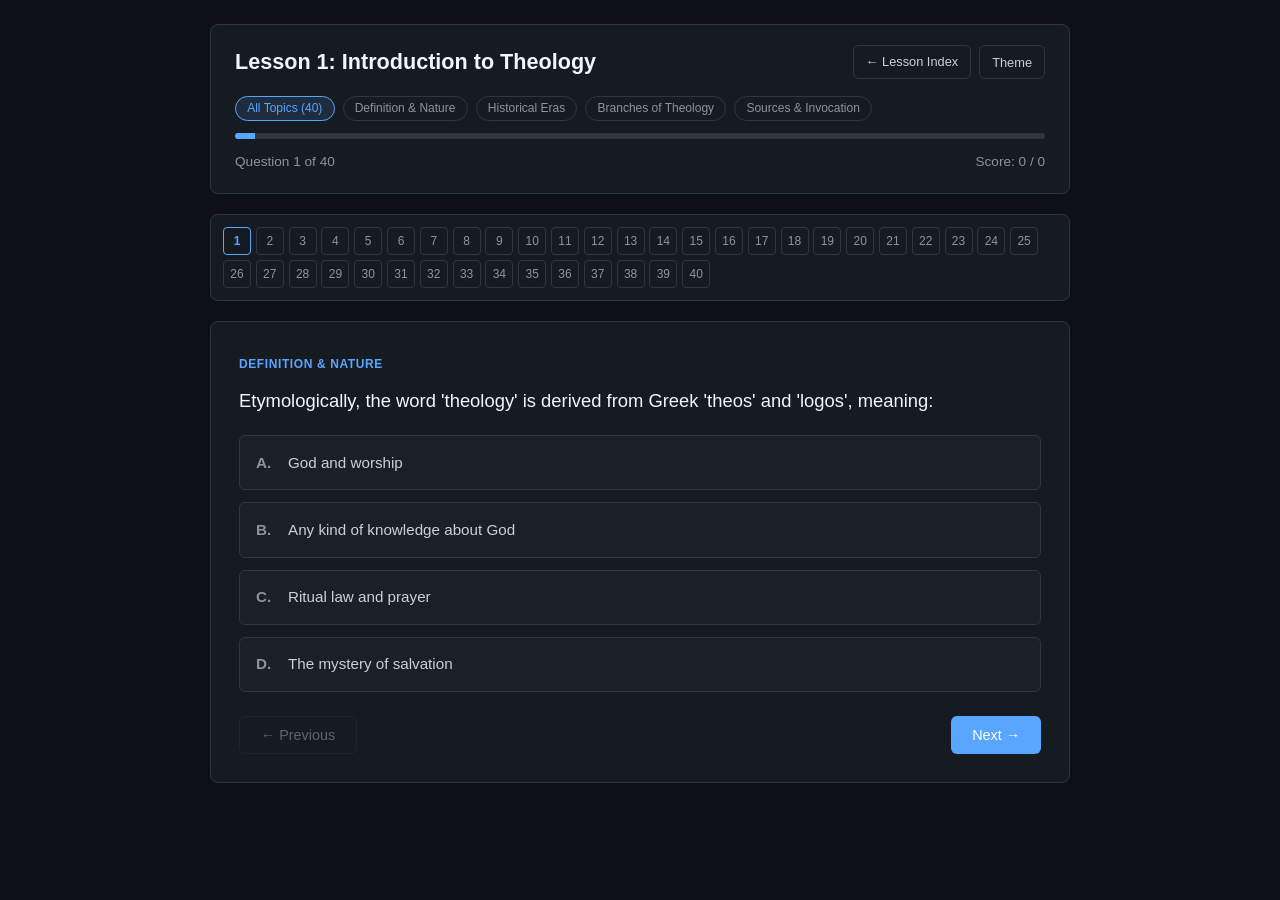
==== Theology/chapter1.html @ 859c0cbe "Add files via upload" ====
<!DOCTYPE html>
<html lang="en">
<head>
  <meta charset="UTF-8" />
  <meta name="viewport" content="width=device-width, initial-scale=1.0" />
  <title>Lesson 1: Introduction to Theology</title>
  <style>
    :root {
      --bg: #0d1117; --card-bg: #161b22; --border: #30363d; --text: #c9d1d9;
      --text-heading: #f0f6fc; --text-muted: #8b949e; --accent: #58a6ff;
      --accent-hover: #1f6feb; --accent-glow: rgba(88, 166, 255, 0.12);
      --correct-bg: rgba(46, 160, 67, 0.15); --correct-border: #2ea043; --correct-text: #3fb950;
      --wrong-bg: rgba(248, 81, 73, 0.15); --wrong-border: #f85149; --wrong-text: #ff7b72; --radius: 8px;
    }
    [data-theme="light"] {
      --bg: #f6f8fa; --card-bg: #ffffff; --border: #d0d7de; --text: #24292f;
      --text-heading: #0969da; --text-muted: #57606a; --accent: #0969da;
      --accent-hover: #084298; --accent-glow: rgba(9, 105, 218, 0.08);
      --correct-bg: #dafbe1; --correct-border: #1a7f37; --correct-text: #1a7f37;
      --wrong-bg: #ffebe9; --wrong-border: #cf222e; --wrong-text: #cf222e;
    }
    * { box-sizing: border-box; margin: 0; padding: 0; }
    body {
      font-family: -apple-system, BlinkMacSystemFont, "Segoe UI", Roboto, Helvetica, Arial, sans-serif;
      background-color: var(--bg); color: var(--text); line-height: 1.6;
      min-height: 100vh; display: flex; flex-direction: column; align-items: center; padding: 1.5rem 1rem;
    }
    .container { width: 100%; max-width: 860px; }
    header {
      background: var(--card-bg); border: 1px solid var(--border); border-radius: var(--radius);
      padding: 1.25rem 1.5rem; margin-bottom: 1.25rem; display: flex; flex-direction: column; gap: 0.75rem;
    }
    .header-top { display: flex; justify-content: space-between; align-items: center; }
    h1 { font-size: 1.35rem; color: var(--text-heading); font-weight: 600; }
    .nav-actions { display: flex; gap: 0.5rem; }
    .btn-action-sm {
      background: transparent; border: 1px solid var(--border); color: var(--text);
      padding: 0.35rem 0.75rem; border-radius: 6px; font-size: 0.8rem; cursor: pointer; text-decoration: none; transition: all 0.2s;
    }
    .btn-action-sm:hover { border-color: var(--accent); color: var(--accent); }
    .filter-bar { display: flex; flex-wrap: wrap; gap: 0.5rem; margin-top: 0.25rem; }
    .filter-btn {
      background: transparent; border: 1px solid var(--border); color: var(--text-muted);
      padding: 0.3rem 0.7rem; border-radius: 20px; font-size: 0.75rem; cursor: pointer; transition: all 0.2s;
    }
    .filter-btn.active, .filter-btn:hover { background: var(--accent-glow); border-color: var(--accent); color: var(--accent); }
    .progress-track { width: 100%; height: 6px; background: var(--border); border-radius: 3px; overflow: hidden; }
    .progress-fill { height: 100%; width: 0%; background: var(--accent); transition: width 0.3s ease; }
    .meta-status { display: flex; justify-content: space-between; font-size: 0.85rem; color: var(--text-muted); }
    .grid-jump {
      display: flex; flex-wrap: wrap; gap: 0.3rem; margin-bottom: 1.25rem; padding: 0.75rem;
      background: var(--card-bg); border: 1px solid var(--border); border-radius: var(--radius); max-height: 135px; overflow-y: auto;
    }
    .grid-btn {
      width: 28px; height: 28px; border-radius: 4px; border: 1px solid var(--border);
      background: transparent; color: var(--text-muted); font-size: 0.75rem; cursor: pointer; display: flex; align-items: center; justify-content: center;
    }
    .grid-btn.current { border-color: var(--accent); color: var(--accent); font-weight: bold; }
    .grid-btn.answered-correct { background: var(--correct-bg); border-color: var(--correct-border); color: var(--correct-text); }
    .grid-btn.answered-wrong { background: var(--wrong-bg); border-color: var(--wrong-border); color: var(--wrong-text); }
    .card { background: var(--card-bg); border: 1px solid var(--border); border-radius: var(--radius); padding: 1.75rem; margin-bottom: 1.25rem; }
    .category-badge { display: inline-block; font-size: 0.75rem; text-transform: uppercase; letter-spacing: 0.05em; color: var(--accent); margin-bottom: 0.75rem; font-weight: 600; }
    .question-title { font-size: 1.15rem; color: var(--text-heading); margin-bottom: 1.25rem; font-weight: 500; }
    .options-grid { display: flex; flex-direction: column; gap: 0.75rem; }
    .option-item {
      display: flex; align-items: flex-start; gap: 0.75rem; padding: 0.9rem 1rem;
      background: rgba(255, 255, 255, 0.02); border: 1px solid var(--border); border-radius: 6px; cursor: pointer; font-size: 0.95rem; color: var(--text);
    }
    .option-item:hover:not(.disabled) { border-color: var(--accent); background: var(--accent-glow); }
    .option-item.correct { background: var(--correct-bg) !important; border-color: var(--correct-border) !important; color: var(--correct-text) !important; }
    .option-item.wrong { background: var(--wrong-bg) !important; border-color: var(--wrong-border) !important; color: var(--wrong-text) !important; }
    .option-key { font-weight: 600; color: var(--text-muted); min-width: 1.25rem; }
    .explanation-panel { margin-top: 1.25rem; padding: 1rem; border-radius: 6px; font-size: 0.9rem; display: none; line-height: 1.5; }
    .explanation-panel.show { display: block; }
    .explanation-panel.correct { background: var(--correct-bg); border: 1px solid var(--correct-border); color: var(--correct-text); }
    .explanation-panel.wrong { background: var(--wrong-bg); border: 1px solid var(--wrong-border); color: var(--wrong-text); }
    .nav-controls { display: flex; justify-content: space-between; margin-top: 1.5rem; }
    .btn {
      background: var(--accent); color: #ffffff; border: none; padding: 0.65rem 1.3rem;
      border-radius: 6px; font-size: 0.9rem; font-weight: 500; cursor: pointer;
    }
    .btn:hover { background: var(--accent-hover); }
    .btn:disabled { opacity: 0.4; cursor: not-allowed; }
    .btn-secondary { background: transparent; border: 1px solid var(--border); color: var(--text); }
    .summary-card { display: none; background: var(--card-bg); border: 1px solid var(--border); border-radius: var(--radius); padding: 2rem; text-align: center; }
    .summary-score { font-size: 3rem; font-weight: 700; color: var(--accent); margin: 1rem 0; }
    .review-list { margin-top: 2rem; text-align: left; display: flex; flex-direction: column; gap: 1rem; }
    .review-item { padding: 1rem; border: 1px solid var(--border); border-radius: 6px; font-size: 0.9rem; }
    .review-item.pass { border-left: 4px solid var(--correct-border); }
    .review-item.fail { border-left: 4px solid var(--wrong-border); }
  </style>
</head>
<body data-theme="dark">
<div class="container">
  <header>
    <div class="header-top">
      <h1>Lesson 1: Introduction to Theology</h1>
      <div class="nav-actions">
        <a href="theology.html" class="btn-action-sm">← Lesson Index</a>
        <button class="btn-action-sm" onclick="toggleTheme()">Theme</button>
      </div>
    </div>
    <div class="filter-bar" id="category-filters"></div>
    <div class="progress-track"><div class="progress-fill" id="progress-bar"></div></div>
    <div class="meta-status">
      <span id="question-indicator">Question 1 of --</span>
      <span id="score-indicator">Score: 0 / 0</span>
    </div>
  </header>

  <div class="grid-jump" id="grid-jump"></div>

  <div class="card" id="quiz-card">
    <span class="category-badge" id="cat-badge">Category</span>
    <h2 class="question-title" id="question-text">Question Prompt</h2>
    <div class="options-grid" id="options-box"></div>
    <div class="explanation-panel" id="explanation-box"></div>
    <div class="nav-controls">
      <button class="btn btn-secondary" id="prev-btn" onclick="prevQuestion()" disabled>&larr; Previous</button>
      <button class="btn" id="next-btn" onclick="nextQuestion()">Next &rarr;</button>
    </div>
  </div>

  <div class="summary-card" id="summary-card">
    <h2>Lesson 1 Completed</h2>
    <div class="summary-score" id="final-score-display">0%</div>
    <p id="final-remark" style="color: var(--text-muted);"></p>
    <div style="margin-top: 1.5rem; display: flex; gap: 0.75rem; justify-content: center;">
      <a href="theology.html" class="btn btn-secondary" style="text-decoration:none; display:inline-block;">Return to Index</a>
      <button class="btn" onclick="resetQuiz()">Retake Quiz</button>
    </div>
    <div class="review-list" id="review-container"></div>
  </div>
</div>

<script>
const questions = [
  {
    category: "Definition & Nature",
    q: "Etymologically, the word 'theology' is derived from Greek 'theos' and 'logos', meaning:",
    options: ["God and worship", "Any kind of knowledge about God", "Ritual law and prayer", "The mystery of salvation"],
    answer: 1,
    note: "Etymologically, 'theos' = God and 'logos' = knowledge/study, meaning any kind of knowledge about God."
  },
  {
    category: "Definition & Nature",
    q: "What is the essential definition of theology as a formal discipline?",
    options: [
      "Fides quaerens intellectum solum",
      "Scientia de Deo ex revelatione acquisita (a science about God acquired from revealed principles)",
      "Scientia Divina secundum rationem humanam",
      "Exegesis biblica historica"
    ],
    answer: 1,
    note: "The essential definition is 'scientia de Deo ex revelatione acquisita' (a science about God acquired from revealed principles)."
  },
  {
    category: "Historical Eras",
    q: "Which Roman intellectual systematized theology for Roman civic life, viewing religion as a practical tool to unify the Republic and maintain social order?",
    options: ["Cicero", "Varro", "Seneca", "Tacitus"],
    answer: 1,
    note: "Varro (116–27 B.C.) systematized theology for Roman civic and intellectual life to preserve social order."
  },
  {
    category: "Historical Eras",
    q: "In Plato's Republic (379A), what did to 'theologize' (theologein) originally signify?",
    options: [
      "To formulate systematic ecclesiastical dogma",
      "To mythologize, i.e., to tell myths of Olympian gods or explain mysteries through them",
      "To worship Caesar as divine",
      "To defend philosophical monotheism"
    ],
    answer: 1,
    note: "Plato defined theologein as mythologizing; theologians were ancient poets like Homer who composed theogonies."
  },
  {
    category: "Historical Eras",
    q: "What was Plato's philosophical critique of traditional poetic theogonies?",
    options: [
      "Poetry must be banned completely from society without exception",
      "He rejected anthropomorphic and morally flawed depictions of gods; poetry about gods must conform to truth, virtue, and reason",
      "Poets should focus exclusively on empirical mathematics",
      "Only the Emperor should be worshiped by poets"
    ],
    answer: 1,
    note: "Plato rejected anthropomorphic, morally flawed depictions of gods, insisting poetry conform to truth, virtue, and reason."
  },
  {
    category: "Historical Eras",
    q: "Aristotle (Metaphysics 102a19-22) divided science into Physical, Mathematical, and Theological. How did he rank Theological science?",
    options: [
      "Subordinate to Mathematics",
      "A purely subjective art",
      "As supreme or first science, and Wisdom absolutely",
      "As an auxiliary branch of Physics"
    ],
    answer: 2,
    note: "Aristotle considered theological knowledge (episteme) supreme, examining reality through the highest cause and principle: God."
  },
  {
    category: "Historical Eras",
    q: "Why did Aristotle identify theology as 'Wisdom absolutely'?",
    options: [
      "Because it is written in poetic verse",
      "Because it examines everything through the highest cause and principle: God",
      "Because it rejects natural geometry",
      "Because it was the exclusive privilege of Roman emperors"
    ],
    answer: 1,
    note: "For Aristotle, theology is Wisdom absolutely because it examines all things in light of the ultimate cause: God."
  },
  {
    category: "Historical Eras",
    q: "In the Hellenistic Imperial Cult context, how did the meaning of 'theologein' shift?",
    options: [
      "It became synonymous with Socratic dialogue",
      "It shifted to emperor worship—attributing divinity to Caesar, acknowledging him as a god, and praising him as divine",
      "It was transformed into an exegesis of Old Testament texts",
      "It was restricted to temple priests performing sacrifices"
    ],
    answer: 1,
    note: "Under the Imperial Cult, theologein shifted to venerating and worshiping the emperor as divine."
  },
  {
    category: "Historical Eras",
    q: "For ancient pagans, how did the concept of 'divinity' primarily function?",
    options: [
      "As an abstract mathematical formula",
      "As a convenient way of accounting for worldly realities and phenomena",
      "As a personal call to moral martyrdom",
      "As a strict prohibition against artistic images"
    ],
    answer: 1,
    note: "In the pagan mindset, divinity was a functional device to account for worldly occurrences and natural phenomena."
  },
  {
    category: "Historical Eras",
    q: "Why was the term 'theology' only slowly accepted by the early Patristic Church?",
    options: [
      "Because of its strong pagan undertones of mythology and emperor worship",
      "Because early Christians only spoke Latin and not Greek",
      "Because the Roman Senate prohibited the use of the word",
      "Because the Apostles explicitly forbade systematic study"
    ],
    answer: 0,
    note: "The term theologia was slowly Christianized because of its pagan connotations with polytheistic myths and imperial veneration."
  },
  {
    category: "Historical Eras",
    q: "Which early Greek Father abstracted a higher Christian meaning from the pagan sense of 'theology' to apply it to the knowledge of God?",
    options: ["Clement of Alexandria", "Tertullian", "Irenaeus of Lyons", "Ignatius of Antioch"],
    answer: 0,
    note: "Clement of Alexandria abstracted a higher, purified Christian meaning from the pagan concept of theology."
  },
  {
    category: "Historical Eras",
    q: "Origen of Alexandria shifted the term 'theologein' from emperor worship to what Christian confession?",
    options: [
      "To venerate the Roman Senate",
      "To confess Christ as God",
      "To celebrate monastic withdrawal",
      "To debate Greek rhetoricians"
    ],
    answer: 1,
    note: "Origen referred to theology as 'teaching about God and Christ' and shifted theologein to 'to confess Christ as God'."
  },
  {
    category: "Historical Eras",
    q: "Why did Eusebius of Caesarea explicitly bestow the title 'the Theologian' on St. John?",
    options: [
      "Because John was the oldest surviving Apostle",
      "Because of the sublime doctrine about God in his Gospel, deliberately redefining theologia with Christian meaning",
      "Because John studied under Plato in Athens",
      "Because John organized the first Church Council"
    ],
    answer: 1,
    note: "Eusebius completed the Christian sublimation of theological terms, calling St. John 'the Theologian' due to his Gospel's doctrine."
  },
  {
    category: "Historical Eras",
    q: "In De Civitate Dei, St. Augustine critiqued Varro by contrasting pagan gods with the Christian God. How did he describe them?",
    options: [
      "Pagan gods are theoi phusei; Christian God is theos thesei",
      "Pagan gods are gods by convention (theoi thesei); the Christian God is God by nature (theos phusei)",
      "Both systems are identical expressions of divine light",
      "Pagan gods are mythological abstractions; God is pure geometry"
    ],
    answer: 1,
    note: "Augustine critiqued Varro's civic utility, arguing pagan gods were merely conventional (theoi thesei), whereas the true God is God by nature (theos phusei)."
  },
  {
    category: "Historical Eras",
    q: "What was Augustine's primary criticism of Varro's defense of Roman civic religion?",
    options: [
      "Varro wrote in Latin rather than Greek",
      "Varro confused religion with political utility and failed to affirm universal truth or a path to the true God",
      "Varro denied the existence of physical Roman temples",
      "Varro was a Christian heretic"
    ],
    answer: 1,
    note: "Augustine critiqued Varro for subordinating religion to civic utility instead of pursuing universal truth."
  },
  {
    category: "Historical Eras",
    q: "Who defined theology as an ordered treatise/intellectual discipline 'about God himself rather than the theology of the mystery of Christ'?",
    options: ["Peter Abelard", "Anselm of Canterbury", "Bernard of Clairvaux", "Duns Scotus"],
    answer: 0,
    note: "Peter Abelard defined theology as an ordered body of knowledge/discipline about God Himself."
  },
  {
    category: "Historical Eras",
    q: "In St. Thomas Aquinas's distinction, what is 'Scientia Divina' (also called natural theology/first philosophy)?",
    options: [
      "Reflection on revelation accepted by faith and sacra scriptura",
      "Philosophical reflection on God based on natural reason alone, yielding divine knowledge rather than direct knowledge of God",
      "The mystical contemplation of monastic orders",
      "Canon law regulating church sacraments"
    ],
    answer: 1,
    note: "Scientia Divina is philosophical theology rooted in natural reason alone; Scientia Dei is sacred theology rooted in revelation accepted by faith."
  },
  {
    category: "Historical Eras",
    q: "In St. Thomas Aquinas's theology, what characterizes 'Scientia Dei'?",
    options: [
      "It relies exclusively on empirical observation of physics",
      "It is reflection on revealed truth (sacra scriptura) accepted by faith and deepened by reason",
      "It rejects all use of human logic and philosophy",
      "It is concerned strictly with civil statecraft"
    ],
    answer: 1,
    note: "Scientia Dei is sacred theology: reflection on divine revelation received by faith and deepened by reason."
  },
  {
    category: "Historical Eras",
    q: "How did St. Bonaventure describe theology, distinguishing his Franciscan perspective from Aquinas?",
    options: [
      "As a purely mathematical and syllogistic science",
      "As a salvific and practical science of love of God, emphasizing the Will over the Intellect",
      "As an apologetic weapon against secular philosophers",
      "As an empirical investigation into natural physics"
    ],
    answer: 1,
    note: "Bonaventure defined theology as a practical science of love of God, placing the Will above the Intellect."
  },
  {
    category: "Historical Eras",
    q: "The Council of Trent (1545–1563) and the Counter-Reformation culminated in manualistic theology. What was its primary methodology?",
    options: ["Controversialist-apologetic", "Interreligious-syncretic", "Purely sociological", "Ecumenical dialogue"],
    answer: 0,
    note: "Manualistic theology standardized post-Trent seminary education with a strongly controversialist-apologetic focus."
  },
  {
    category: "Historical Eras",
    q: "Where was manualistic theology standardized globally following the Council of Trent?",
    options: [
      "Only in monastic scriptoriums in Italy",
      "In all Catholic Major Seminaries globally",
      "Exclusively in secular German universities",
      "In Protestant theological faculties"
    ],
    answer: 1,
    note: "Post-Trent manualistic theology standardized the curriculum of Catholic Major Seminaries throughout the world."
  },
  {
    category: "Historical Eras",
    q: "How did the Second Vatican Council (Modern Period) transform the perspective of Catholic theology?",
    options: [
      "It revived strict manualistic apologetics against Protestantism",
      "It enabled theology to dialogue amicably with other cultures and sciences, emphasizing complementarity and human life",
      "It discarded Dogmatic theology in favor of pure sociology",
      "It declared philosophy irrelevant to theological study"
    ],
    answer: 1,
    note: "Vatican II moved theology away from defensive apologetics toward amicable dialogue, complementarity with modern sciences, and human flourishing."
  },
  {
    category: "Definition & Nature",
    q: "Why does theology possess the property of being nobler ('Dignior') than other human sciences?",
    options: [
      "Because theologians hold political office in the Church",
      "Because Sacred Theology considers God as the first efficient cause of all things that are the objects of other sciences",
      "Because it does not utilize human logic or language",
      "Because it is the newest academic discipline"
    ],
    answer: 1,
    note: "Theology is 'Dignior' (nobler) because it studies God, who is the first efficient cause of all realities investigated by other disciplines."
  },
  {
    category: "Branches of Theology",
    q: "What is the primary role of Dogmatic (Systematic) Theology?",
    options: [
      "To translate biblical manuscripts into vernacular languages",
      "To systematically treat Christian doctrine, examine articles of faith in harmony with reason, and address philosophical objections",
      "To organize archaeological digs in the Holy Land",
      "To manage diocesan real estate and finances"
    ],
    answer: 1,
    note: "Dogmatic theology systematically treats doctrine, demonstrates harmony between faith and reason, and resolves objections."
  },
  {
    category: "Branches of Theology",
    q: "What is the scope of Christian Anthropology as a branch of Dogmatic Theology?",
    options: [
      "The study of ancient church ruins and archaeological artifacts",
      "Creation and the development of the whole person (body, mind, spiritual powers), including Angelology and Demonology",
      "The statistical census of baptized Christians globally",
      "The biological classification of living organisms"
    ],
    answer: 1,
    note: "Christian Anthropology studies creation and the whole human person, and encompasses Angelology (angels) and Demonology (demons)."
  },
  {
    category: "Branches of Theology",
    q: "Which specific branch of Dogmatic Theology studies the mystery of the Holy Spirit?",
    options: ["Pneumatology", "Soteriology", "Eschatology", "Christology"],
    answer: 0,
    note: "Pneumatology is the theological treatise on the person and mystery of the Holy Spirit."
  },
  {
    category: "Branches of Theology",
    q: "How do Christology and Soteriology differ in systematic theology?",
    options: [
      "Christology studies the Sacraments; Soteriology studies Mary",
      "Christology studies the life and person of Jesus; Soteriology studies Jesus specifically as the Savior and His work of salvation",
      "Christology is Old Testament; Soteriology is New Testament",
      "They are identical with no formal distinction"
    ],
    answer: 1,
    note: "Christology focuses on Jesus' life and person; Soteriology focuses on His salvific mission as Savior."
  },
  {
    category: "Branches of Theology",
    q: "Which theological treatise studies the nature and operation of Grace and Merit?",
    options: ["Theology of Grace", "Mariology", "Ecclesiology", "Angelology"],
    answer: 0,
    note: "Theology of Grace specifically investigates sanctifying grace, actual grace, and merit."
  },
  {
    category: "Branches of Theology",
    q: "What is the subject matter of Eschatology?",
    options: [
      "The historical origins of the Papacy",
      "The study of the last things or the eschaton (death, judgment, heaven, hell)",
      "The validity of liturgical vestments",
      "The transmission of scriptural manuscripts"
    ],
    answer: 1,
    note: "Eschatology studies the 'last things' (the eschaton) and ultimate human destiny."
  },
  {
    category: "Branches of Theology",
    q: "Which branch of Dogmatic Theology studies the nature and efficacy of the seven ritual signs instituted by Christ?",
    options: ["Sacramentology", "Soteriology", "Ecclesiology", "Pneumatology"],
    answer: 0,
    note: "Sacramentology is the dogmatic treatise examining the nature, minister, matter, and form of the Sacraments."
  },
  {
    category: "Branches of Theology",
    q: "How does Biblical Theology primarily conduct its study?",
    options: [
      "Through systematic scholastic manuals without reference to history",
      "Through exegesis, correlating ideas with historical facts, synthesizing them within the history of revelation",
      "Exclusively by translating Hebrew grammar without theological synthesis",
      "By subordinating Scripture entirely to pagan philosophy"
    ],
    answer: 1,
    note: "Biblical Theology works through exegesis, correlates ideas with facts, and synthesizes them within the history of revelation."
  },
  {
    category: "Branches of Theology",
    q: "Which of the following lists the four main chronological periods studied in Historical Theology?",
    options: [
      "Ancient, Classical, Medieval, Post-Modern",
      "Patristic (100–400), Middle Ages & Renaissance (500–1500), Reformation & Post-Reformation (1500–1750), Modern (1750–present)",
      "Apostolic, Crusades, Enlightenment, Contemporary",
      "Old Testament, Intertestamental, New Testament, Apostolic"
    ],
    answer: 1,
    note: "The four periods are: Patristic (100–400), Middle Ages & Renaissance (500–1500), Reformation & Post-Reformation (1500–1750), Modern (1750–present)."
  },
  {
    category: "Branches of Theology",
    q: "What is an essential function of Historical Theology regarding Christian doctrine?",
    options: [
      "Inventing brand new dogmas every century",
      "Identifying essential doctrines that differentiate orthodoxy from heresies and cults",
      "Replacing Scripture with secular Roman law",
      "Limiting theology to the study of ancient coins"
    ],
    answer: 1,
    note: "Historical theology traces doctrine and distinguishes authentic orthodox confessions from historical heresies and cults."
  },
  {
    category: "Branches of Theology",
    q: "Why is Moral Theology defined as the 'science of human freedom'?",
    options: [
      "Because it advocates total political libertarianism",
      "Because it studies human conduct precisely as human—deliberate actions done under the influence of free will directed toward a supernatural destiny",
      "Because it frees man from any religious obligations",
      "Because it studies civil legal codes in democratic states"
    ],
    answer: 1,
    note: "Moral Theology is the science of human freedom, analyzing deliberate human actions guided by faith and reason toward our supernatural end."
  },
  {
    category: "Branches of Theology",
    q: "Practical Theology examines religious practices to align theory and practice. What two key disciplines does it include?",
    options: [
      "Physics and Chemistry",
      "Missiology and Inculturation",
      "Epistemology and Logic",
      "Archaeology and Paleography"
    ],
    answer: 1,
    note: "Practical (Pastoral/Spiritual) Theology includes Missiology (missions) and Inculturation."
  },
  {
    category: "Sources & Invocation",
    q: "What are the two Constitutive Sources of Theology?",
    options: [
      "Human Reason and Civil Law",
      "Sacred Scriptures and Sacred Tradition of the Church",
      "The Popes and Secular Philosophers",
      "Church Architecture and Sacred Art"
    ],
    answer: 1,
    note: "The Constitutive Sources are Sacred Scripture and Sacred Tradition."
  },
  {
    category: "Sources & Invocation",
    q: "Why is Sacred Tradition considered older, fuller, and self-sufficient in relation to Sacred Scripture?",
    options: [
      "Tradition existed since the first parents, predates written Scripture, and the canon of inspired books is recognized through Tradition",
      "The Apostles rejected the written word and only allowed oral speech",
      "Scripture has been lost over time, leaving only Tradition",
      "Tradition was invented by Church Councils in the Middle Ages"
    ],
    answer: 0,
    note: "Tradition predates Scripture, expresses the fullness of revelation, and established the canon of inspired Scripture itself."
  },
  {
    category: "Sources & Invocation",
    q: "Which of the following is classified as an Infallible Interpretative Source of theology?",
    options: [
      "Academic professors of theology",
      "The Church (Ecclesia credens/docens), the Popes (Ordinary Magisterium), and Church Councils (Extraordinary Magisterium)",
      "The Church Fathers acting strictly as private theologians",
      "Secular historians"
    ],
    answer: 1,
    note: "Infallible interpretative sources include the believing and teaching Church, the Ordinary Magisterium of the Popes, and the Extraordinary Magisterium of Councils."
  },
  {
    category: "Sources & Invocation",
    q: "Why are the Fathers of the Church classified under Fallible Interpretative Sources?",
    options: [
      "Because none of their writings survived",
      "When they write as individual private theologians, their personal opinions do not enjoy inherent ecclesial infallibility",
      "Because they were rejected at the Council of Trent",
      "Because they were pagan philosophers"
    ],
    answer: 1,
    note: "When Church Fathers act as individual theological writers, their writings are fallible interpretative sources, distinct from definitive conciliar dogma."
  },
  {
    category: "Sources & Invocation",
    q: "What is the ultimate purpose of the Invocation to the Holy Spirit in theological study?",
    options: [
      "To bypass the need for reading texts or study",
      "To enlighten minds and hearts so actions and understanding align with God's will for His glorification",
      "To receive immediate personal revelations that supersede the Church canon",
      "To debate secular philosophers on equal academic footing"
    ],
    answer: 1,
    note: "The Invocation asks the Holy Spirit to enlighten minds and hearts, granting grace to respond to the Father's love through Christ and align with God's will for His glorification."
  }
];

let activeFilter = "ALL", filteredQuestions = [], currentIndex = 0, userAnswers = {};

function init() { buildCategoryFilters(); filterQuestionSet(); }
function buildCategoryFilters() {
  const container = document.getElementById("category-filters");
  container.innerHTML = "";
  const categories = ["ALL", ...new Set(questions.map(q => q.category))];
  categories.forEach(cat => {
    const btn = document.createElement("button");
    btn.className = `filter-btn ${cat === activeFilter ? "active" : ""}`;
    btn.textContent = cat === "ALL" ? `All Topics (${questions.length})` : cat;
    btn.onclick = () => { activeFilter = cat; filterQuestionSet(); buildCategoryFilters(); };
    container.appendChild(btn);
  });
}
function filterQuestionSet() {
  filteredQuestions = activeFilter !== "ALL" ? questions.filter(q => q.category === activeFilter) : [...questions];
  currentIndex = 0; userAnswers = {}; initGrid(); renderQuestion();
}
function initGrid() {
  const grid = document.getElementById("grid-jump");
  grid.innerHTML = "";
  filteredQuestions.forEach((_, idx) => {
    const btn = document.createElement("button");
    btn.className = "grid-btn"; btn.textContent = idx + 1;
    btn.onclick = () => jumpToQuestion(idx);
    grid.appendChild(btn);
  });
}
function updateGridStyles() {
  const btns = document.querySelectorAll(".grid-btn");
  btns.forEach((btn, idx) => {
    btn.className = "grid-btn";
    if (idx === currentIndex) btn.classList.add("current");
    if (userAnswers[idx] !== undefined) {
      if (userAnswers[idx] === filteredQuestions[idx].answer) btn.classList.add("answered-correct");
      else btn.classList.add("answered-wrong");
    }
  });
}
function renderQuestion() {
  const item = filteredQuestions[currentIndex];
  document.getElementById("cat-badge").textContent = item.category;
  document.getElementById("question-text").textContent = item.q;
  document.getElementById("question-indicator").textContent = `Question ${currentIndex + 1} of ${filteredQuestions.length}`;
  
  const optionsBox = document.getElementById("options-box");
  optionsBox.innerHTML = "";
  const expBox = document.getElementById("explanation-box");
  expBox.className = "explanation-panel"; expBox.innerHTML = "";

  const hasAnswered = userAnswers[currentIndex] !== undefined;
  item.options.forEach((opt, idx) => {
    const div = document.createElement("div");
    div.className = "option-item";
    if (hasAnswered) div.classList.add("disabled");
    div.innerHTML = `<span class="option-key">${String.fromCharCode(65 + idx)}.</span><span>${opt}</span>`;
    if (hasAnswered) {
      if (idx === item.answer) div.classList.add("correct");
      if (userAnswers[currentIndex] === idx && idx !== item.answer) div.classList.add("wrong");
    } else {
      div.onclick = () => { if (userAnswers[currentIndex] === undefined) { userAnswers[currentIndex] = idx; renderQuestion(); } };
    }
    optionsBox.appendChild(div);
  });

  if (hasAnswered) {
    const isCorr = userAnswers[currentIndex] === item.answer;
    expBox.classList.add("show", isCorr ? "correct" : "wrong");
    expBox.innerHTML = `<strong>${isCorr ? "✓ Correct!" : "✗ Incorrect."}</strong> ${item.note}`;
  }

  document.getElementById("prev-btn").disabled = currentIndex === 0;
  document.getElementById("next-btn").textContent = (currentIndex === filteredQuestions.length - 1) ? "Finish & Review" : "Next →";
  
  const corrCount = Object.keys(userAnswers).filter(k => userAnswers[k] === filteredQuestions[k].answer).length;
  document.getElementById("score-indicator").textContent = `Score: ${corrCount} / ${Object.keys(userAnswers).length}`;
  document.getElementById("progress-bar").style.width = `${((currentIndex + 1) / filteredQuestions.length) * 100}%`;
  updateGridStyles();
}
function jumpToQuestion(idx) { currentIndex = idx; renderQuestion(); }
function prevQuestion() { if (currentIndex > 0) { currentIndex--; renderQuestion(); } }
function nextQuestion() {
  if (currentIndex < filteredQuestions.length - 1) { currentIndex++; renderQuestion(); }
  else {
    document.getElementById("quiz-card").style.display = "none";
    document.getElementById("summary-card").style.display = "block";
    const total = filteredQuestions.length;
    const corr = Object.keys(userAnswers).filter(k => userAnswers[k] === filteredQuestions[k].answer).length;
    const pct = Math.round((corr / total) * 100) || 0;
    document.getElementById("final-score-display").textContent = `${pct}% (${corr}/${total})`;
    document.getElementById("final-remark").textContent = pct >= 80 ? "Superb mastery!" : "Review the lesson notes and try again.";
    
    const reviewBox = document.getElementById("review-container");
    reviewBox.innerHTML = "";
    filteredQuestions.forEach((item, idx) => {
      const uChoice = userAnswers[idx];
      const isCorr = uChoice === item.answer;
      const d = document.createElement("div");
      d.className = `review-item ${isCorr ? "pass" : "fail"}`;
      d.innerHTML = `<strong>Q${idx + 1}: ${item.q}</strong><br/><span style="color:${isCorr?"var(--correct-text)":"var(--wrong-text)"}">Your Answer: ${uChoice !== undefined ? item.options[uChoice] : "Unanswered"}</span><br/>${!isCorr?`Correct: <strong>${item.options[item.answer]}</strong><br/>`:''}<small style="color:var(--text-muted);">${item.note}</small>`;
      reviewBox.appendChild(d);
    });
  }
}
function resetQuiz() {
  userAnswers = {}; currentIndex = 0;
  document.getElementById("summary-card").style.display = "none";
  document.getElementById("quiz-card").style.display = "block";
  renderQuestion();
}
function toggleTheme() {
  const cur = document.body.getAttribute("data-theme");
  document.body.setAttribute("data-theme", cur === "light" ? "dark" : "light");
}
window.onload = init;
</script>
</body>
</html>
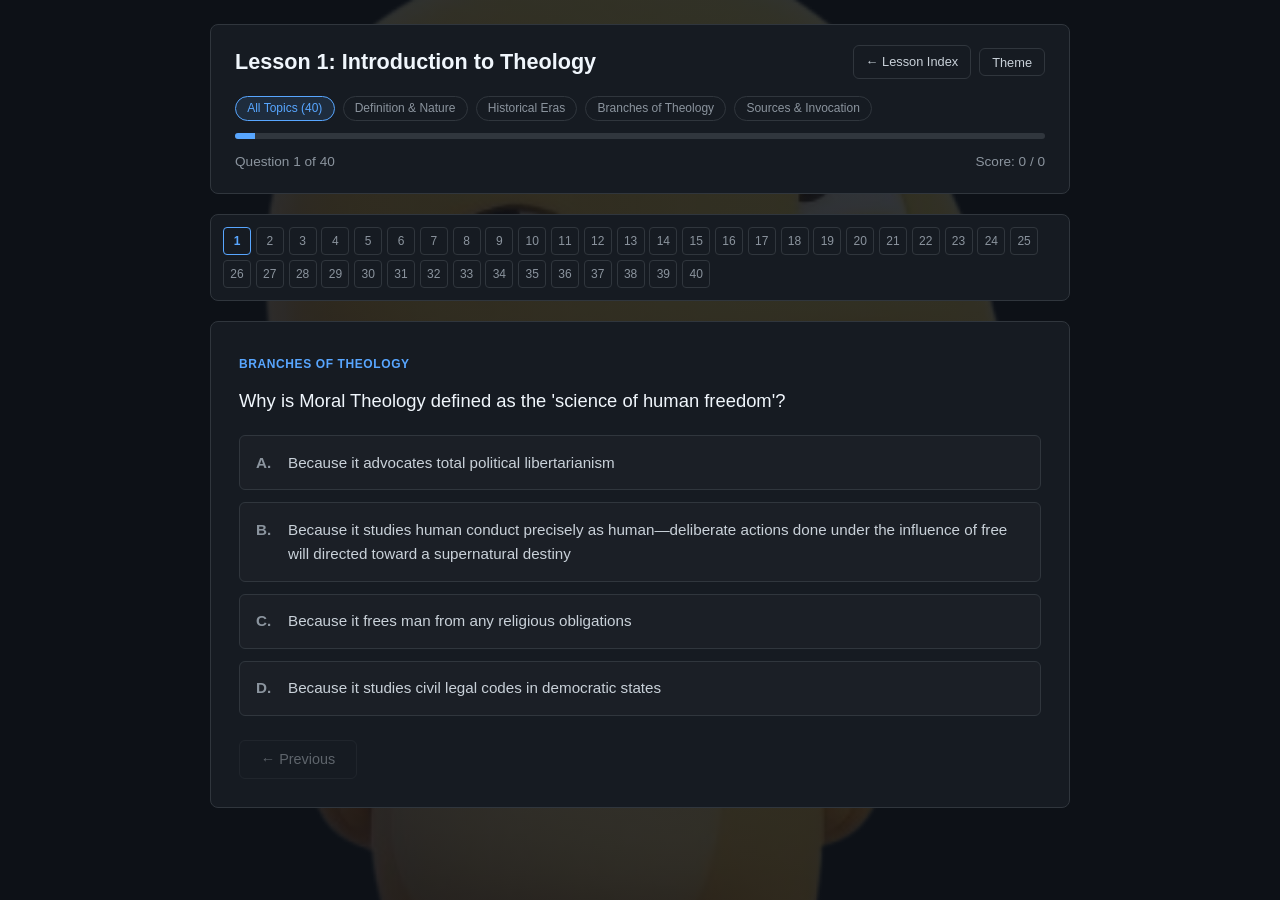
==== commit eb4f0254: "unified script" ====
--- a/Theology/chapter1.html
+++ b/Theology/chapter1.html
@@ -4,91 +4,7 @@
   <meta charset="UTF-8" />
   <meta name="viewport" content="width=device-width, initial-scale=1.0" />
   <title>Lesson 1: Introduction to Theology</title>
-  <style>
-    :root {
-      --bg: #0d1117; --card-bg: #161b22; --border: #30363d; --text: #c9d1d9;
-      --text-heading: #f0f6fc; --text-muted: #8b949e; --accent: #58a6ff;
-      --accent-hover: #1f6feb; --accent-glow: rgba(88, 166, 255, 0.12);
-      --correct-bg: rgba(46, 160, 67, 0.15); --correct-border: #2ea043; --correct-text: #3fb950;
-      --wrong-bg: rgba(248, 81, 73, 0.15); --wrong-border: #f85149; --wrong-text: #ff7b72; --radius: 8px;
-    }
-    [data-theme="light"] {
-      --bg: #f6f8fa; --card-bg: #ffffff; --border: #d0d7de; --text: #24292f;
-      --text-heading: #0969da; --text-muted: #57606a; --accent: #0969da;
-      --accent-hover: #084298; --accent-glow: rgba(9, 105, 218, 0.08);
-      --correct-bg: #dafbe1; --correct-border: #1a7f37; --correct-text: #1a7f37;
-      --wrong-bg: #ffebe9; --wrong-border: #cf222e; --wrong-text: #cf222e;
-    }
-    * { box-sizing: border-box; margin: 0; padding: 0; }
-    body {
-      font-family: -apple-system, BlinkMacSystemFont, "Segoe UI", Roboto, Helvetica, Arial, sans-serif;
-      background-color: var(--bg); color: var(--text); line-height: 1.6;
-      min-height: 100vh; display: flex; flex-direction: column; align-items: center; padding: 1.5rem 1rem;
-    }
-    .container { width: 100%; max-width: 860px; }
-    header {
-      background: var(--card-bg); border: 1px solid var(--border); border-radius: var(--radius);
-      padding: 1.25rem 1.5rem; margin-bottom: 1.25rem; display: flex; flex-direction: column; gap: 0.75rem;
-    }
-    .header-top { display: flex; justify-content: space-between; align-items: center; }
-    h1 { font-size: 1.35rem; color: var(--text-heading); font-weight: 600; }
-    .nav-actions { display: flex; gap: 0.5rem; }
-    .btn-action-sm {
-      background: transparent; border: 1px solid var(--border); color: var(--text);
-      padding: 0.35rem 0.75rem; border-radius: 6px; font-size: 0.8rem; cursor: pointer; text-decoration: none; transition: all 0.2s;
-    }
-    .btn-action-sm:hover { border-color: var(--accent); color: var(--accent); }
-    .filter-bar { display: flex; flex-wrap: wrap; gap: 0.5rem; margin-top: 0.25rem; }
-    .filter-btn {
-      background: transparent; border: 1px solid var(--border); color: var(--text-muted);
-      padding: 0.3rem 0.7rem; border-radius: 20px; font-size: 0.75rem; cursor: pointer; transition: all 0.2s;
-    }
-    .filter-btn.active, .filter-btn:hover { background: var(--accent-glow); border-color: var(--accent); color: var(--accent); }
-    .progress-track { width: 100%; height: 6px; background: var(--border); border-radius: 3px; overflow: hidden; }
-    .progress-fill { height: 100%; width: 0%; background: var(--accent); transition: width 0.3s ease; }
-    .meta-status { display: flex; justify-content: space-between; font-size: 0.85rem; color: var(--text-muted); }
-    .grid-jump {
-      display: flex; flex-wrap: wrap; gap: 0.3rem; margin-bottom: 1.25rem; padding: 0.75rem;
-      background: var(--card-bg); border: 1px solid var(--border); border-radius: var(--radius); max-height: 135px; overflow-y: auto;
-    }
-    .grid-btn {
-      width: 28px; height: 28px; border-radius: 4px; border: 1px solid var(--border);
-      background: transparent; color: var(--text-muted); font-size: 0.75rem; cursor: pointer; display: flex; align-items: center; justify-content: center;
-    }
-    .grid-btn.current { border-color: var(--accent); color: var(--accent); font-weight: bold; }
-    .grid-btn.answered-correct { background: var(--correct-bg); border-color: var(--correct-border); color: var(--correct-text); }
-    .grid-btn.answered-wrong { background: var(--wrong-bg); border-color: var(--wrong-border); color: var(--wrong-text); }
-    .card { background: var(--card-bg); border: 1px solid var(--border); border-radius: var(--radius); padding: 1.75rem; margin-bottom: 1.25rem; }
-    .category-badge { display: inline-block; font-size: 0.75rem; text-transform: uppercase; letter-spacing: 0.05em; color: var(--accent); margin-bottom: 0.75rem; font-weight: 600; }
-    .question-title { font-size: 1.15rem; color: var(--text-heading); margin-bottom: 1.25rem; font-weight: 500; }
-    .options-grid { display: flex; flex-direction: column; gap: 0.75rem; }
-    .option-item {
-      display: flex; align-items: flex-start; gap: 0.75rem; padding: 0.9rem 1rem;
-      background: rgba(255, 255, 255, 0.02); border: 1px solid var(--border); border-radius: 6px; cursor: pointer; font-size: 0.95rem; color: var(--text);
-    }
-    .option-item:hover:not(.disabled) { border-color: var(--accent); background: var(--accent-glow); }
-    .option-item.correct { background: var(--correct-bg) !important; border-color: var(--correct-border) !important; color: var(--correct-text) !important; }
-    .option-item.wrong { background: var(--wrong-bg) !important; border-color: var(--wrong-border) !important; color: var(--wrong-text) !important; }
-    .option-key { font-weight: 600; color: var(--text-muted); min-width: 1.25rem; }
-    .explanation-panel { margin-top: 1.25rem; padding: 1rem; border-radius: 6px; font-size: 0.9rem; display: none; line-height: 1.5; }
-    .explanation-panel.show { display: block; }
-    .explanation-panel.correct { background: var(--correct-bg); border: 1px solid var(--correct-border); color: var(--correct-text); }
-    .explanation-panel.wrong { background: var(--wrong-bg); border: 1px solid var(--wrong-border); color: var(--wrong-text); }
-    .nav-controls { display: flex; justify-content: space-between; margin-top: 1.5rem; }
-    .btn {
-      background: var(--accent); color: #ffffff; border: none; padding: 0.65rem 1.3rem;
-      border-radius: 6px; font-size: 0.9rem; font-weight: 500; cursor: pointer;
-    }
-    .btn:hover { background: var(--accent-hover); }
-    .btn:disabled { opacity: 0.4; cursor: not-allowed; }
-    .btn-secondary { background: transparent; border: 1px solid var(--border); color: var(--text); }
-    .summary-card { display: none; background: var(--card-bg); border: 1px solid var(--border); border-radius: var(--radius); padding: 2rem; text-align: center; }
-    .summary-score { font-size: 3rem; font-weight: 700; color: var(--accent); margin: 1rem 0; }
-    .review-list { margin-top: 2rem; text-align: left; display: flex; flex-direction: column; gap: 1rem; }
-    .review-item { padding: 1rem; border: 1px solid var(--border); border-radius: 6px; font-size: 0.9rem; }
-    .review-item.pass { border-left: 4px solid var(--correct-border); }
-    .review-item.fail { border-left: 4px solid var(--wrong-border); }
-  </style>
+  <link rel="stylesheet" href="../style.css">
 </head>
 <body data-theme="dark">
 <div class="container">
@@ -576,123 +492,7 @@
     note: "The Invocation asks the Holy Spirit to enlighten minds and hearts, granting grace to respond to the Father's love through Christ and align with God's will for His glorification."
   }
 ];
-
-let activeFilter = "ALL", filteredQuestions = [], currentIndex = 0, userAnswers = {};
-
-function init() { buildCategoryFilters(); filterQuestionSet(); }
-function buildCategoryFilters() {
-  const container = document.getElementById("category-filters");
-  container.innerHTML = "";
-  const categories = ["ALL", ...new Set(questions.map(q => q.category))];
-  categories.forEach(cat => {
-    const btn = document.createElement("button");
-    btn.className = `filter-btn ${cat === activeFilter ? "active" : ""}`;
-    btn.textContent = cat === "ALL" ? `All Topics (${questions.length})` : cat;
-    btn.onclick = () => { activeFilter = cat; filterQuestionSet(); buildCategoryFilters(); };
-    container.appendChild(btn);
-  });
-}
-function filterQuestionSet() {
-  filteredQuestions = activeFilter !== "ALL" ? questions.filter(q => q.category === activeFilter) : [...questions];
-  currentIndex = 0; userAnswers = {}; initGrid(); renderQuestion();
-}
-function initGrid() {
-  const grid = document.getElementById("grid-jump");
-  grid.innerHTML = "";
-  filteredQuestions.forEach((_, idx) => {
-    const btn = document.createElement("button");
-    btn.className = "grid-btn"; btn.textContent = idx + 1;
-    btn.onclick = () => jumpToQuestion(idx);
-    grid.appendChild(btn);
-  });
-}
-function updateGridStyles() {
-  const btns = document.querySelectorAll(".grid-btn");
-  btns.forEach((btn, idx) => {
-    btn.className = "grid-btn";
-    if (idx === currentIndex) btn.classList.add("current");
-    if (userAnswers[idx] !== undefined) {
-      if (userAnswers[idx] === filteredQuestions[idx].answer) btn.classList.add("answered-correct");
-      else btn.classList.add("answered-wrong");
-    }
-  });
-}
-function renderQuestion() {
-  const item = filteredQuestions[currentIndex];
-  document.getElementById("cat-badge").textContent = item.category;
-  document.getElementById("question-text").textContent = item.q;
-  document.getElementById("question-indicator").textContent = `Question ${currentIndex + 1} of ${filteredQuestions.length}`;
-  
-  const optionsBox = document.getElementById("options-box");
-  optionsBox.innerHTML = "";
-  const expBox = document.getElementById("explanation-box");
-  expBox.className = "explanation-panel"; expBox.innerHTML = "";
-
-  const hasAnswered = userAnswers[currentIndex] !== undefined;
-  item.options.forEach((opt, idx) => {
-    const div = document.createElement("div");
-    div.className = "option-item";
-    if (hasAnswered) div.classList.add("disabled");
-    div.innerHTML = `<span class="option-key">${String.fromCharCode(65 + idx)}.</span><span>${opt}</span>`;
-    if (hasAnswered) {
-      if (idx === item.answer) div.classList.add("correct");
-      if (userAnswers[currentIndex] === idx && idx !== item.answer) div.classList.add("wrong");
-    } else {
-      div.onclick = () => { if (userAnswers[currentIndex] === undefined) { userAnswers[currentIndex] = idx; renderQuestion(); } };
-    }
-    optionsBox.appendChild(div);
-  });
-
-  if (hasAnswered) {
-    const isCorr = userAnswers[currentIndex] === item.answer;
-    expBox.classList.add("show", isCorr ? "correct" : "wrong");
-    expBox.innerHTML = `<strong>${isCorr ? "✓ Correct!" : "✗ Incorrect."}</strong> ${item.note}`;
-  }
-
-  document.getElementById("prev-btn").disabled = currentIndex === 0;
-  document.getElementById("next-btn").textContent = (currentIndex === filteredQuestions.length - 1) ? "Finish & Review" : "Next →";
-  
-  const corrCount = Object.keys(userAnswers).filter(k => userAnswers[k] === filteredQuestions[k].answer).length;
-  document.getElementById("score-indicator").textContent = `Score: ${corrCount} / ${Object.keys(userAnswers).length}`;
-  document.getElementById("progress-bar").style.width = `${((currentIndex + 1) / filteredQuestions.length) * 100}%`;
-  updateGridStyles();
-}
-function jumpToQuestion(idx) { currentIndex = idx; renderQuestion(); }
-function prevQuestion() { if (currentIndex > 0) { currentIndex--; renderQuestion(); } }
-function nextQuestion() {
-  if (currentIndex < filteredQuestions.length - 1) { currentIndex++; renderQuestion(); }
-  else {
-    document.getElementById("quiz-card").style.display = "none";
-    document.getElementById("summary-card").style.display = "block";
-    const total = filteredQuestions.length;
-    const corr = Object.keys(userAnswers).filter(k => userAnswers[k] === filteredQuestions[k].answer).length;
-    const pct = Math.round((corr / total) * 100) || 0;
-    document.getElementById("final-score-display").textContent = `${pct}% (${corr}/${total})`;
-    document.getElementById("final-remark").textContent = pct >= 80 ? "Superb mastery!" : "Review the lesson notes and try again.";
-    
-    const reviewBox = document.getElementById("review-container");
-    reviewBox.innerHTML = "";
-    filteredQuestions.forEach((item, idx) => {
-      const uChoice = userAnswers[idx];
-      const isCorr = uChoice === item.answer;
-      const d = document.createElement("div");
-      d.className = `review-item ${isCorr ? "pass" : "fail"}`;
-      d.innerHTML = `<strong>Q${idx + 1}: ${item.q}</strong><br/><span style="color:${isCorr?"var(--correct-text)":"var(--wrong-text)"}">Your Answer: ${uChoice !== undefined ? item.options[uChoice] : "Unanswered"}</span><br/>${!isCorr?`Correct: <strong>${item.options[item.answer]}</strong><br/>`:''}<small style="color:var(--text-muted);">${item.note}</small>`;
-      reviewBox.appendChild(d);
-    });
-  }
-}
-function resetQuiz() {
-  userAnswers = {}; currentIndex = 0;
-  document.getElementById("summary-card").style.display = "none";
-  document.getElementById("quiz-card").style.display = "block";
-  renderQuestion();
-}
-function toggleTheme() {
-  const cur = document.body.getAttribute("data-theme");
-  document.body.setAttribute("data-theme", cur === "light" ? "dark" : "light");
-}
-window.onload = init;
 </script>
+<script src="../script.js"></script>
 </body>
 </html>
--- a/style.css
+++ b/style.css
@@ -0,0 +1,508 @@
+:root {
+  --bg: #0d1117;
+  --card-bg: #161b22;
+  --border: #30363d;
+  --text: #c9d1d9;
+  --text-heading: #f0f6fc;
+  --text-muted: #8b949e;
+  --accent: #58a6ff;
+  --accent-hover: #1f6feb;
+  --accent-glow: rgba(88, 166, 255, 0.12);
+  --correct-bg: rgba(46, 160, 67, 0.15);
+  --correct-border: #2ea043;
+  --correct-text: #3fb950;
+  --wrong-bg: rgba(248, 81, 73, 0.15);
+  --wrong-border: #f85149;
+  --wrong-text: #ff7b72;
+  --radius: 8px;
+}
+
+[data-theme="light"] {
+  --bg: #f6f8fa;
+  --card-bg: #ffffff;
+  --border: #d0d7de;
+  --text: #24292f;
+  --text-heading: #0969da;
+  --text-muted: #57606a;
+  --accent: #0969da;
+  --accent-hover: #084298;
+  --accent-glow: rgba(9, 105, 218, 0.08);
+  --correct-bg: #dafbe1;
+  --correct-border: #1a7f37;
+  --correct-text: #1a7f37;
+  --wrong-bg: #ffebe9;
+  --wrong-border: #cf222e;
+  --wrong-text: #cf222e;
+}
+
+* { 
+  box-sizing: border-box; 
+  margin: 0; 
+  padding: 0; 
+}
+
+body {
+  font-family: -apple-system, BlinkMacSystemFont, "Segoe UI", Roboto, Helvetica, Arial, sans-serif;
+  background-color: var(--bg);
+  /* Background gradient overlay applied globally */
+  background-image: linear-gradient(color-mix(in srgb, var(--bg) 85%, transparent), color-mix(in srgb, var(--bg) 85%, transparent)), url('Assets/nailong.png');
+  background-size: cover;
+  background-position: center;
+  background-attachment: fixed;
+  color: var(--text);
+  line-height: 1.6;
+  min-height: 100vh;
+  display: flex;
+  flex-direction: column;
+  align-items: center;
+  padding: 1.5rem 1rem;
+}
+
+.container {
+  width: 100%;
+  max-width: 860px;
+}
+
+/* =========================================
+   HEADER & NAVIGATION
+   ========================================= */
+/* =========================================
+   HEADER & NAVIGATION FIXES
+   ========================================= */
+header {
+  background: var(--card-bg);
+  border: 1px solid var(--border);
+  border-radius: var(--radius);
+  padding: 1.25rem 1.5rem;
+  margin-bottom: 1.25rem;
+  
+  /* Fix: Keeps index items on the same row, but allows chapter items to stack */
+  display: flex;
+  flex-wrap: wrap;
+  justify-content: space-between;
+  align-items: center;
+  gap: 0.75rem;
+}
+
+/* Forces the chapter elements to take up the full width so they stack neatly */
+.header-top, .filter-bar, .progress-track, .meta-status {
+  width: 100%;
+}
+
+.header-top {
+  display: flex;
+  justify-content: space-between;
+  align-items: center;
+}
+
+h1 {
+  font-size: 1.35rem;
+  color: var(--text-heading);
+  font-weight: 600;
+  margin: 0;
+}
+
+.nav-actions {
+  display: flex;
+  gap: 0.5rem;
+  align-items: center;
+  flex-wrap: nowrap; /* Prevents buttons from dropping below each other */
+}
+
+.btn-action-sm {
+  background: transparent;
+  border: 1px solid var(--border);
+  color: var(--text);
+  padding: 0.35rem 0.75rem;
+  border-radius: 6px;
+  font-size: 0.8rem;
+  cursor: pointer;
+  transition: all 0.2s;
+  text-decoration: none;
+  display: inline-flex;
+  align-items: center;
+  white-space: nowrap; /* Prevents the text inside the button from breaking into two lines */
+}
+
+.btn-action-sm:hover { 
+  border-color: var(--accent); 
+  color: var(--accent); 
+}
+
+.btn-action-sm:hover { 
+  border-color: var(--accent); 
+  color: var(--accent); 
+}
+
+/* =========================================
+   INDEX & DIRECTORY PAGES (Hero & Grid)
+   ========================================= */
+.index-hero {
+  margin-bottom: 1.5rem;
+  text-align: center;
+  padding: 1rem 0;
+}
+
+.index-hero h2 { 
+  font-size: 1.6rem; 
+  color: var(--text-heading); 
+  margin-bottom: 0.5rem; 
+}
+
+.index-hero p { 
+  color: var(--text-muted); 
+  font-size: 0.95rem; 
+}
+
+.lesson-grid {
+  display: grid;
+  grid-template-columns: repeat(auto-fit, minmax(260px, 1fr));
+  gap: 1.25rem;
+  margin-bottom: 2rem;
+}
+
+.lesson-card {
+  background: var(--card-bg);
+  border: 1px solid var(--border);
+  border-radius: var(--radius);
+  padding: 1.5rem;
+  display: flex;
+  flex-direction: column;
+  justify-content: space-between;
+  transition: transform 0.2s, border-color 0.2s;
+}
+
+.lesson-card:hover {
+  transform: translateY(-2px);
+  border-color: var(--accent);
+}
+
+.lesson-card h3 { 
+  font-size: 1.15rem; 
+  color: var(--text-heading); 
+  margin-bottom: 0.5rem; 
+}
+
+.lesson-card p { 
+  font-size: 0.85rem; 
+  color: var(--text-muted); 
+  margin-bottom: 1.25rem; 
+  flex-grow: 1; 
+}
+
+.lesson-badge {
+  display: inline-block;
+  font-size: 0.7rem;
+  font-weight: 600;
+  color: var(--accent);
+  text-transform: uppercase;
+  margin-bottom: 0.5rem;
+}
+
+/* =========================================
+   CHAPTER QUIZ UI (Filters, Progress, Jump Grid)
+   ========================================= */
+.filter-bar {
+  display: flex;
+  flex-wrap: wrap;
+  gap: 0.5rem;
+  margin-top: 0.25rem;
+}
+
+.filter-btn {
+  background: transparent;
+  border: 1px solid var(--border);
+  color: var(--text-muted);
+  padding: 0.3rem 0.7rem;
+  border-radius: 20px;
+  font-size: 0.75rem;
+  cursor: pointer;
+  transition: all 0.2s;
+}
+
+.filter-btn.active, .filter-btn:hover {
+  background: var(--accent-glow);
+  border-color: var(--accent);
+  color: var(--accent);
+}
+
+.progress-track {
+  width: 100%;
+  height: 6px;
+  background: var(--border);
+  border-radius: 3px;
+  overflow: hidden;
+}
+
+.progress-fill {
+  height: 100%;
+  width: 0%;
+  background: var(--accent);
+  transition: width 0.3s ease;
+}
+
+.meta-status {
+  display: flex;
+  justify-content: space-between;
+  font-size: 0.85rem;
+  color: var(--text-muted);
+}
+
+.grid-jump {
+  display: flex;
+  flex-wrap: wrap;
+  gap: 0.3rem;
+  margin-bottom: 1.25rem;
+  padding: 0.75rem;
+  background: var(--card-bg);
+  border: 1px solid var(--border);
+  border-radius: var(--radius);
+  max-height: 135px;
+  overflow-y: auto;
+}
+
+.grid-btn {
+  width: 28px;
+  height: 28px;
+  border-radius: 4px;
+  border: 1px solid var(--border);
+  background: transparent;
+  color: var(--text-muted);
+  font-size: 0.75rem;
+  cursor: pointer;
+  display: flex;
+  align-items: center;
+  justify-content: center;
+}
+
+.grid-btn.current {
+  border-color: var(--accent);
+  color: var(--accent);
+  font-weight: bold;
+}
+
+.grid-btn.answered-correct {
+  background: var(--correct-bg);
+  border-color: var(--correct-border);
+  color: var(--correct-text);
+}
+
+.grid-btn.answered-wrong {
+  background: var(--wrong-bg);
+  border-color: var(--wrong-border);
+  color: var(--wrong-text);
+}
+
+/* =========================================
+   QUIZ CARDS & QUESTIONS
+   ========================================= */
+.card {
+  background: var(--card-bg);
+  border: 1px solid var(--border);
+  border-radius: var(--radius);
+  padding: 1.75rem;
+  margin-bottom: 1.25rem;
+}
+
+.category-badge {
+  display: inline-block;
+  font-size: 0.75rem;
+  text-transform: uppercase;
+  letter-spacing: 0.05em;
+  color: var(--accent);
+  margin-bottom: 0.75rem;
+  font-weight: 600;
+}
+
+.type-badge {
+  font-size: 0.7rem;
+  padding: 0.2rem 0.5rem;
+  border-radius: 4px;
+  background: var(--border);
+  color: var(--text);
+  float: right;
+  margin-top: -0.2rem;
+}
+
+.question-title {
+  font-size: 1.15rem;
+  color: var(--text-heading);
+  margin-bottom: 1.25rem;
+  font-weight: 500;
+}
+
+/* Multiple Choice Questions */
+.options-grid {
+  display: flex;
+  flex-direction: column;
+  gap: 0.75rem;
+}
+
+.option-item {
+  display: flex;
+  align-items: flex-start;
+  gap: 0.75rem;
+  padding: 0.9rem 1rem;
+  background: rgba(255, 255, 255, 0.02);
+  border: 1px solid var(--border);
+  border-radius: 6px;
+  cursor: pointer;
+  font-size: 0.95rem;
+  color: var(--text);
+}
+
+.option-item:hover:not(.disabled) {
+  border-color: var(--accent);
+  background: var(--accent-glow);
+}
+
+.option-item.correct {
+  background: var(--correct-bg) !important;
+  border-color: var(--correct-border) !important;
+  color: var(--correct-text) !important;
+}
+
+.option-item.wrong {
+  background: var(--wrong-bg) !important;
+  border-color: var(--wrong-border) !important;
+  color: var(--wrong-text) !important;
+}
+
+.option-key {
+  font-weight: 600;
+  color: var(--text-muted);
+  min-width: 1.25rem;
+}
+
+/* Identification Questions */
+.ident-container {
+  display: flex;
+  flex-direction: column;
+  gap: 1rem;
+  margin-bottom: 1rem;
+}
+
+.ident-input {
+  width: 100%;
+  padding: 1rem;
+  font-size: 1rem;
+  background: rgba(255, 255, 255, 0.02);
+  border: 1px solid var(--border);
+  border-radius: 6px;
+  color: var(--text);
+  outline: none;
+  transition: border-color 0.2s;
+}
+
+.ident-input:focus { border-color: var(--accent); }
+.ident-input:disabled { opacity: 0.6; cursor: not-allowed; }
+
+/* Explanations & Overrides */
+.explanation-panel {
+  margin-top: 1.25rem;
+  padding: 1rem;
+  border-radius: 6px;
+  font-size: 0.95rem;
+  display: none;
+  line-height: 1.6;
+}
+
+.explanation-panel.show { display: block; }
+.explanation-panel.correct {
+  background: var(--correct-bg);
+  border: 1px solid var(--correct-border);
+  color: var(--correct-text);
+}
+.explanation-panel.wrong {
+  background: var(--wrong-bg);
+  border: 1px solid var(--wrong-border);
+  color: var(--wrong-text);
+}
+
+.override-btn {
+  background: transparent;
+  border: 1px solid var(--correct-border);
+  color: var(--correct-text);
+  padding: 0.3rem 0.6rem;
+  border-radius: 4px;
+  font-size: 0.8rem;
+  cursor: pointer;
+  margin-top: 0.75rem;
+  display: inline-block;
+}
+
+.override-btn:hover {
+  background: var(--correct-border);
+  color: #fff;
+}
+
+/* =========================================
+   BUTTONS
+   ========================================= */
+.nav-controls {
+  display: flex;
+  justify-content: space-between;
+  margin-top: 1.5rem;
+  align-items: center;
+}
+
+.btn {
+  background: var(--accent);
+  color: #ffffff;
+  border: none;
+  padding: 0.65rem 1.3rem;
+  border-radius: 6px;
+  font-size: 0.9rem;
+  font-weight: 500;
+  cursor: pointer;
+  transition: background 0.2s;
+  text-align: center;
+  text-decoration: none;
+  display: block;
+}
+
+.btn:hover { background: var(--accent-hover); }
+.btn:disabled { opacity: 0.4; cursor: not-allowed; }
+
+.btn-secondary {
+  background: transparent;
+  border: 1px solid var(--border);
+  color: var(--text);
+}
+
+/* =========================================
+   SUMMARY & REVIEW CARDS
+   ========================================= */
+.summary-card {
+  display: none;
+  background: var(--card-bg);
+  border: 1px solid var(--border);
+  border-radius: var(--radius);
+  padding: 2rem;
+  text-align: center;
+}
+
+.summary-score {
+  font-size: 3rem;
+  font-weight: 700;
+  color: var(--accent);
+  margin: 1rem 0;
+}
+
+.review-list {
+  margin-top: 2rem;
+  text-align: left;
+  display: flex;
+  flex-direction: column;
+  gap: 1rem;
+}
+
+.review-item {
+  padding: 1rem;
+  border: 1px solid var(--border);
+  border-radius: 6px;
+  font-size: 0.9rem;
+}
+
+.review-item.pass { border-left: 4px solid var(--correct-border); }
+.review-item.fail { border-left: 4px solid var(--wrong-border); }
